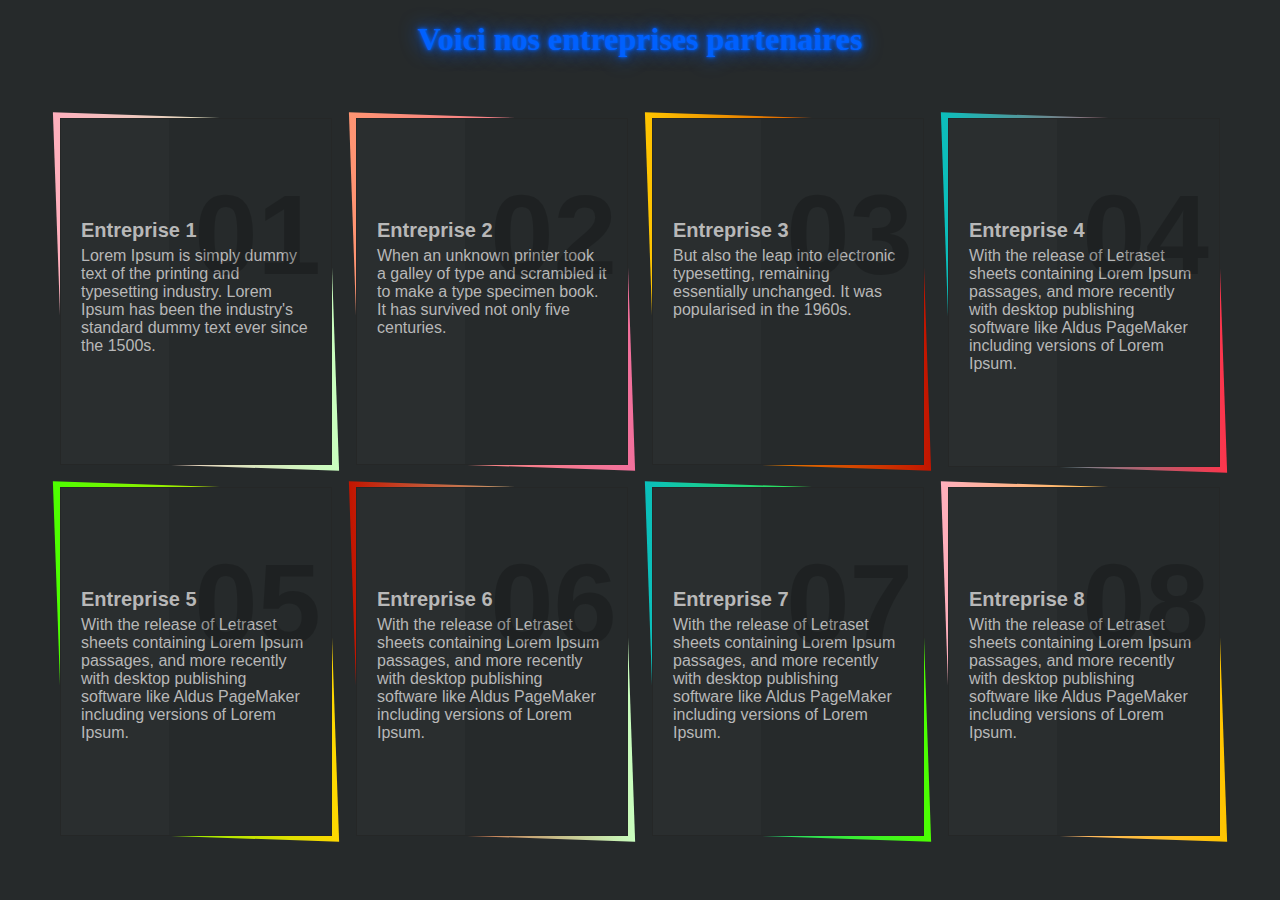
==== Test/pagetravail.html @ 0136a3d9 "Add files via upload" ====
﻿<!DOCTYPE html>
<link rel="stylesheet" type="text/css" href="css/styles2.css" />
<html>
<head>
    <meta charset="utf-8" />
    <title>Nos entreprises</title>
</head>
<body>
    <div class="col-md-8 col-md-offset-2 text-center inner">
        <h1 class="titre">Voici nos entreprises partenaires</h1>
    </div>
    <ul class="tilesWrap">
        <li>
            <h2>01</h2>
            <h3>Entreprise 1</h3>
            <p>
                Lorem Ipsum is simply dummy text of the printing and typesetting
                industry. Lorem Ipsum has been the industry's standard dummy text ever
                since the 1500s.
            </p>
            <button>Read more</button>
        </li>
        <li>
            <h2>02</h2>
            <h3>Entreprise 2</h3>
            <p>
                When an unknown printer took a galley of type and scrambled it to make
                a type specimen book. It has survived not only five centuries.
            </p>
            <button>Read more</button>
        </li>
        <li>
            <h2>03</h2>
            <h3>Entreprise 3</h3>
            <p>
                But also the leap into electronic typesetting, remaining essentially
                unchanged. It was popularised in the 1960s.
            </p>
            <button>Read more</button>
        </li>
        <li>
            <h2>04</h2>
            <h3>Entreprise 4</h3>
            <p>
                With the release of Letraset sheets containing Lorem Ipsum passages,
                and more recently with desktop publishing software like Aldus PageMaker
                including versions of Lorem Ipsum.
            </p>
            <button>Read more</button>
        </li>
        <li>
            <h2>05</h2>
            <h3>Entreprise 5</h3>
            <p>
                With the release of Letraset sheets containing Lorem Ipsum passages,
                and more recently with desktop publishing software like Aldus PageMaker
                including versions of Lorem Ipsum.
            </p>
            <button>Read more</button>
        </li>
        <li>
            <h2>06</h2>
            <h3>Entreprise 6</h3>
            <p>
                With the release of Letraset sheets containing Lorem Ipsum passages,
                and more recently with desktop publishing software like Aldus PageMaker
                including versions of Lorem Ipsum.
            </p>
            <button>Read more</button>
        </li>

        <li>
            <h2>07</h2>
            <h3>Entreprise 7</h3>
            <p>
                With the release of Letraset sheets containing Lorem Ipsum passages,
                and more recently with desktop publishing software like Aldus PageMaker
                including versions of Lorem Ipsum.
            </p>
            <button>Read more</button>
        </li>
        <li>
            <h2>08</h2>
            <h3>Entreprise 8</h3>
            <p>
                With the release of Letraset sheets containing Lorem Ipsum passages,
                and more recently with desktop publishing software like Aldus PageMaker
                including versions of Lorem Ipsum.
            </p>
            <button>Read more</button>
        </li>
    </ul>
</body>
</html>
---- Test/css/styles2.css ----
﻿body {
    background: #262a2b;
}

.titre {
    text-align: center;
    text-shadow: 0 0 3px #0061FE, 0 0 7px #0061FE, 0 0 20px #0061FE;
    color: #0061FE;
    background-color: #262a2b;
}
.tilesWrap {
    padding: 0;
    margin: 50px auto;
    list-style: none;
    text-align: center;
}

    .tilesWrap li {
        display: inline-block;
        width: 20%;
        min-width: 200px;
        max-width: 230px;
        padding: 80px 20px 40px;
        position: relative;
        vertical-align: top;
        margin: 10px;
        font-family: 'helvetica', san-serif;
        min-height: 25vh;
        background: #262a2b;
        border: 1px solid #252727;
        text-align: left;
    }

        .tilesWrap li h2 {
            font-size: 114px;
            margin: 0;
            position: absolute;
            opacity: 0.2;
            top: 50px;
            right: 10px;
            transition: all 0.3s ease-in-out;
        }

        .tilesWrap li h3 {
            font-size: 20px;
            color: #b7b7b7;
            margin-bottom: 5px;
        }

        .tilesWrap li p {
            font-size: 16px;
            line-height: 18px;
            color: #b7b7b7;
            margin-top: 5px;
        }

        .tilesWrap li button {
            background: transparent;
            border: 1px solid #b7b7b7;
            padding: 10px 20px;
            color: #b7b7b7;
            border-radius: 3px;
            position: relative;
            transition: all 0.3s ease-in-out;
            transform: translateY(-40px);
            opacity: 0;
            cursor: pointer;
            overflow: hidden;
        }

            .tilesWrap li button:before {
                content: '';
                position: absolute;
                height: 100%;
                width: 120%;
                background: #b7b7b7;
                top: 0;
                opacity: 0;
                left: -140px;
                border-radius: 0 20px 20px 0;
                z-index: -1;
                transition: all 0.3s ease-in-out;
            }

        .tilesWrap li:hover button {
            transform: translateY(5px);
            opacity: 1;
        }

        .tilesWrap li button:hover {
            color: #262a2b;
        }

            .tilesWrap li button:hover:before {
                left: 0;
                opacity: 1;
            }

        .tilesWrap li:hover h2 {
            top: 0px;
            opacity: 0.6;
        }

        .tilesWrap li:before {
            content: '';
            position: absolute;
            top: -2px;
            left: -2px;
            right: -2px;
            bottom: -2px;
            z-index: -1;
            background: #fff;
            transform: skew(2deg, 2deg);
        }

        .tilesWrap li:after {
            content: '';
            position: absolute;
            width: 40%;
            height: 100%;
            left: 0;
            top: 0;
            background: rgba(255, 255, 255, 0.02);
        }

        .tilesWrap li:nth-child(1):before {
            background: #C9FFBF;
            background: -webkit-linear-gradient(to right, #FFAFBD, #C9FFBF);
            background: linear-gradient(to right, #FFAFBD, #C9FFBF);
        }

        .tilesWrap li:nth-child(2):before {
            background: #f2709c;
            background: -webkit-linear-gradient(to right, #ff9472, #f2709c);
            background: linear-gradient(to right, #ff9472, #f2709c);
        }

        .tilesWrap li:nth-child(3):before {
            background: #c21500;
            background: -webkit-linear-gradient(to right, #ffc500, #c21500);
            background: linear-gradient(to right, #ffc500, #c21500);
        }

        .tilesWrap li:nth-child(4):before {
            background: #FC354C;
            background: -webkit-linear-gradient(to right, #0ABFBC, #FC354C);
            background: linear-gradient(to right, #0ABFBC, #FC354C);
        }

        .tilesWrap li:nth-child(5):before {
            background: #ffd800;
            background: -webkit-linear-gradient(to right, #4cff00, #ffd800);
            background: linear-gradient(to right, #4cff00, #ffd800);
        }

        .tilesWrap li:nth-child(6):before {
            background: #C9FFBF;
            background: -webkit-linear-gradient(to right,#c21500, #C9FFBF);
            background: linear-gradient(to right, #c21500, #C9FFBF);
        }

        .tilesWrap li:nth-child(7):before {
            background: #4cff00;
            background: -webkit-linear-gradient(to right, #0ABFBC, #4cff00);
            background: linear-gradient(to right, #0ABFBC, #4cff00);
        }

        .tilesWrap li:nth-child(8):before {
            background: #ffc500;
            background: -webkit-linear-gradient(to right, #FFAFBD, #ffc500);
            background: linear-gradient(to right, #FFAFBD, #ffc500);
        }
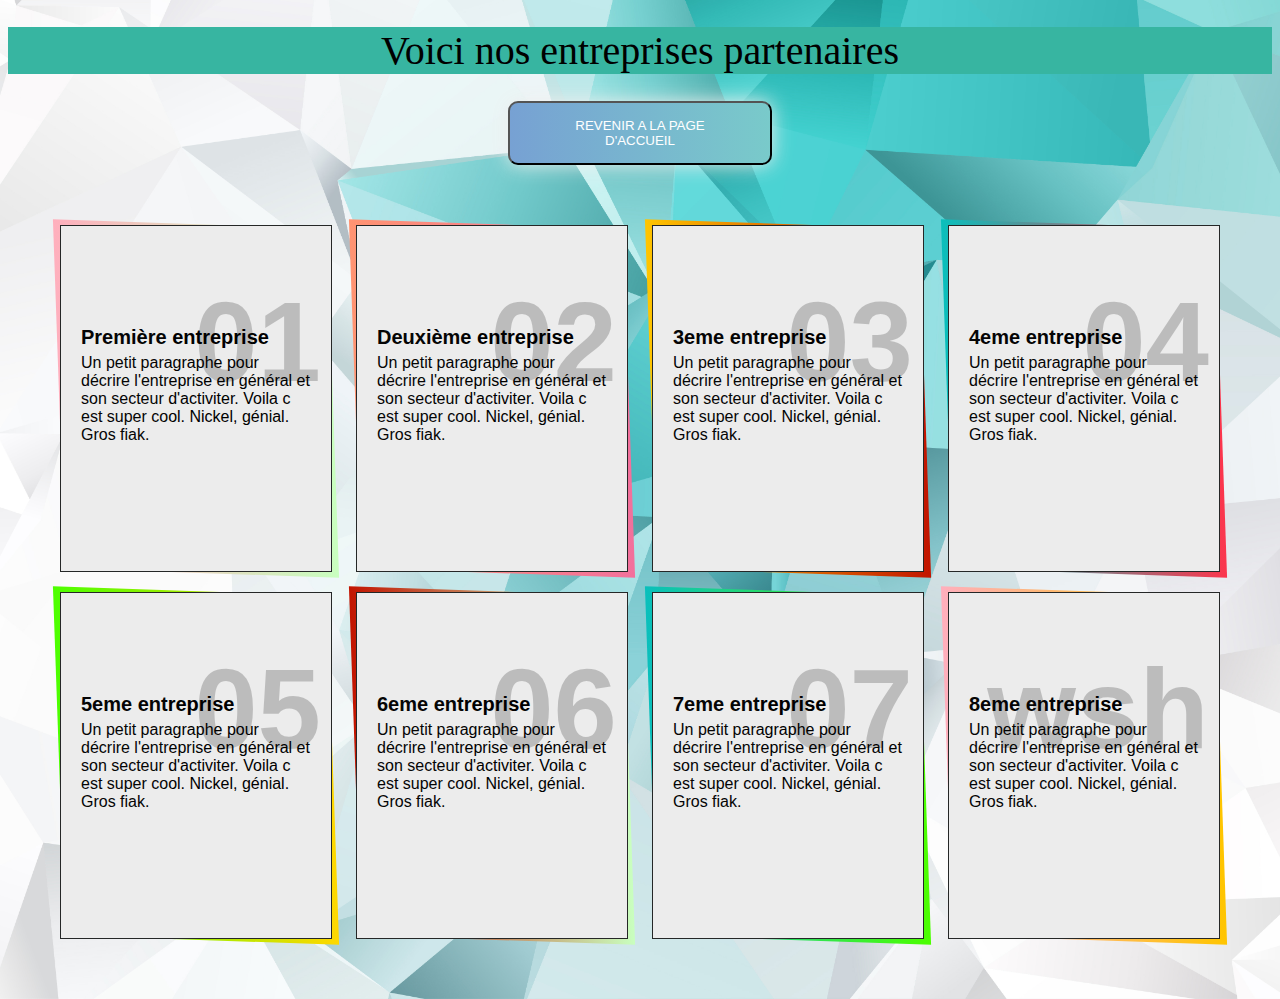
==== commit 12cb4dcf: "Finission de la page entreprise" ====
--- a/Test/pagetravail.html
+++ b/Test/pagetravail.html
@@ -8,86 +8,97 @@
 <body>
     <div class="col-md-8 col-md-offset-2 text-center inner">
         <h1 class="titre">Voici nos entreprises partenaires</h1>
+       <button class="btn-grad" onclick="window.location = 'index.html' ;">Revenir a la page d'accueil</button>
     </div>
     <ul class="tilesWrap">
         <li>
             <h2>01</h2>
-            <h3>Entreprise 1</h3>
+            <h3>Première entreprise </h3>
             <p>
-                Lorem Ipsum is simply dummy text of the printing and typesetting
-                industry. Lorem Ipsum has been the industry's standard dummy text ever
-                since the 1500s.
+                Un petit paragraphe pour décrire l'entreprise en général et son secteur d'activiter.
+                Voila c est super cool.
+                Nickel, génial.
+                Gros fiak.
             </p>
-            <button>Read more</button>
+            <a href="https://github.com/Le-7/Site-Web"><button>Site de l'entreprise</button></a>
         </li>
         <li>
             <h2>02</h2>
-            <h3>Entreprise 2</h3>
+            <h3>Deuxième entreprise </h3>
             <p>
-                When an unknown printer took a galley of type and scrambled it to make
-                a type specimen book. It has survived not only five centuries.
+                Un petit paragraphe pour décrire l'entreprise en général et son secteur d'activiter.
+                Voila c est super cool.
+                Nickel, génial.
+                Gros fiak.
             </p>
-            <button>Read more</button>
+            <a href="https://github.com/Le-7/Site-Web"><button>Site de l'entreprise</button></a>
         </li>
         <li>
             <h2>03</h2>
-            <h3>Entreprise 3</h3>
+            <h3>3eme entreprise</h3>
             <p>
-                But also the leap into electronic typesetting, remaining essentially
-                unchanged. It was popularised in the 1960s.
+                Un petit paragraphe pour décrire l'entreprise en général et son secteur d'activiter.
+                Voila c est super cool.
+                Nickel, génial.
+                Gros fiak.
             </p>
-            <button>Read more</button>
+            <a href="https://github.com/Le-7/Site-Web"><button>Site de l'entreprise</button></a>
         </li>
         <li>
             <h2>04</h2>
-            <h3>Entreprise 4</h3>
+            <h3>4eme entreprise</h3>
             <p>
-                With the release of Letraset sheets containing Lorem Ipsum passages,
-                and more recently with desktop publishing software like Aldus PageMaker
-                including versions of Lorem Ipsum.
+                Un petit paragraphe pour décrire l'entreprise en général et son secteur d'activiter.
+                Voila c est super cool.
+                Nickel, génial.
+                Gros fiak.
             </p>
-            <button>Read more</button>
+            <a href="https://github.com/Le-7/Site-Web"><button>Site de l'entreprise</button></a>
         </li>
         <li>
             <h2>05</h2>
-            <h3>Entreprise 5</h3>
+            <h3>5eme entreprise </h3>
             <p>
-                With the release of Letraset sheets containing Lorem Ipsum passages,
-                and more recently with desktop publishing software like Aldus PageMaker
-                including versions of Lorem Ipsum.
+                Un petit paragraphe pour décrire l'entreprise en général et son secteur d'activiter.
+                Voila c est super cool.
+                Nickel, génial.
+                Gros fiak.
             </p>
-            <button>Read more</button>
+            <a href="https://github.com/Le-7/Site-Web"><button>Site de l'entreprise</button></a>
         </li>
         <li>
             <h2>06</h2>
-            <h3>Entreprise 6</h3>
+            <h3>6eme entreprise</h3>
             <p>
-                With the release of Letraset sheets containing Lorem Ipsum passages,
-                and more recently with desktop publishing software like Aldus PageMaker
-                including versions of Lorem Ipsum.
+                Un petit paragraphe pour décrire l'entreprise en général et son secteur d'activiter.
+                Voila c est super cool.
+                Nickel, génial.
+                Gros fiak.
             </p>
-            <button>Read more</button>
+            <a href="https://github.com/Le-7/Site-Web"><button>Site de l'entreprise</button></a>
         </li>
 
         <li>
             <h2>07</h2>
-            <h3>Entreprise 7</h3>
+            <h3>7eme entreprise</h3>
             <p>
-                With the release of Letraset sheets containing Lorem Ipsum passages,
-                and more recently with desktop publishing software like Aldus PageMaker
-                including versions of Lorem Ipsum.
+                Un petit paragraphe pour décrire l'entreprise en général et son secteur d'activiter.
+                Voila c est super cool.
+                Nickel, génial.
+                Gros fiak.
             </p>
-            <button>Read more</button>
+            <a href="https://github.com/Le-7/Site-Web"><button>Site de l'entreprise</button></a>
         </li>
         <li>
-            <h2>08</h2>
-            <h3>Entreprise 8</h3>
+            <h2>wsh</h2>
+            <h3> 8eme entreprise </h3>
             <p>
-                With the release of Letraset sheets containing Lorem Ipsum passages,
-                and more recently with desktop publishing software like Aldus PageMaker
-                including versions of Lorem Ipsum.
+                Un petit paragraphe pour décrire l'entreprise en général et son secteur d'activiter.
+                Voila c est super cool.
+                Nickel, génial.
+                Gros fiak.
             </p>
-            <button>Read more</button>
+            <a href="https://github.com/Le-7/Site-Web"><button>Site de l'entreprise</button></a>
         </li>
     </ul>
 </body>
--- a/Test/css/styles2.css
+++ b/Test/css/styles2.css
@@ -1,13 +1,38 @@
 ﻿body {
-    background: #262a2b;
+    background: url('../img/8727.jpg');
+    background-size: cover;
 }
 
 .titre {
+    font-size: 40px;
+    font-family: Georgia;
     text-align: center;
-    text-shadow: 0 0 3px #0061FE, 0 0 7px #0061FE, 0 0 20px #0061FE;
-    color: #0061FE;
-    background-color: #262a2b;
+    font-weight: normal;
+    background-color: rgb(55 181 161);
+    margin: 0.67em 0;
+    color: #000;
 }
+
+.btn-grad {
+    background-image: linear-gradient(to right, #77A1D3 0%, #79CBCA 51%, #77A1D3 100%);
+    margin: 10px 500px 10px;
+    padding: 15px 45px;
+    text-align: center;
+    text-transform: uppercase;
+    transition: 0.5s;
+    background-size: 200% auto;
+    color: white;
+    box-shadow: 0 0 20px #eee;
+    border-radius: 10px;
+    display: block;
+}
+
+    .btn-grad:hover {
+        background-position: right center; /* change the direction of the change here */
+        color: #fff;
+        text-decoration: none;
+    }
+
 .tilesWrap {
     padding: 0;
     margin: 50px auto;
@@ -26,7 +51,7 @@
         margin: 10px;
         font-family: 'helvetica', san-serif;
         min-height: 25vh;
-        background: #262a2b;
+        background: #ECECEC;
         border: 1px solid #252727;
         text-align: left;
     }
@@ -43,14 +68,14 @@
 
         .tilesWrap li h3 {
             font-size: 20px;
-            color: #b7b7b7;
+            color: #000;
             margin-bottom: 5px;
         }
 
         .tilesWrap li p {
             font-size: 16px;
             line-height: 18px;
-            color: #b7b7b7;
+            color: #000;
             margin-top: 5px;
         }
 
@@ -58,7 +83,7 @@
             background: transparent;
             border: 1px solid #b7b7b7;
             padding: 10px 20px;
-            color: #b7b7b7;
+            color: #000;
             border-radius: 3px;
             position: relative;
             transition: all 0.3s ease-in-out;
@@ -73,7 +98,7 @@
                 position: absolute;
                 height: 100%;
                 width: 120%;
-                background: #b7b7b7;
+                background: rgb(55 181 161);
                 top: 0;
                 opacity: 0;
                 left: -140px;
